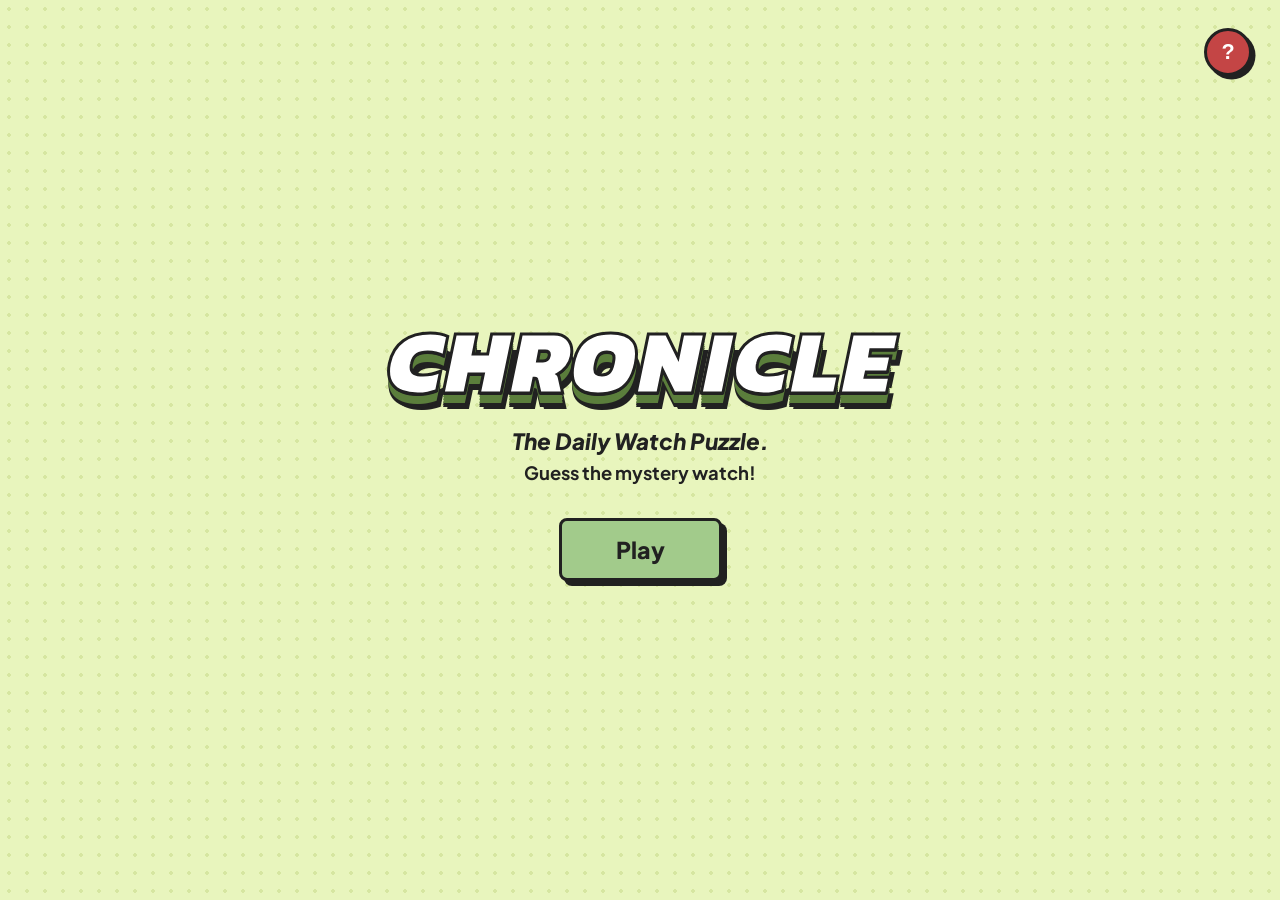
==== index.html @ 8c35e8df "redesign, added a landing page" ====
<!DOCTYPE html>
<html lang="en">
<head>
  <meta charset="UTF-8">
  <meta name="viewport" content="width=device-width, initial-scale=1.0">
  <title>Chronicle</title>
  <link rel="preconnect" href="https://fonts.googleapis.com">
  <link rel="preconnect" href="https://fonts.gstatic.com" crossorigin>
  <link href="https://fonts.googleapis.com/css2?family=Kanit:ital,wght@1,900&family=Plus+Jakarta+Sans:ital,wght@0,600;0,700;0,800;1,800&display=swap" rel="stylesheet">
  <link rel="stylesheet" href="style.css">
</head>
<body>

  <!-- Help button -->
  <button class="help-btn" id="openHelpBtn" aria-label="Help">?</button>

  <!-- Landing page -->
  <main class="landing-view">
    <div class="landing-content">
      <h1 class="logo-title">CHRONICLE</h1>
      <p class="tagline">The Daily Watch Puzzle.</p>
      <p class="sub-tagline">Guess the mystery watch!</p>
      <button class="play-btn" id="playBtn">Play</button>
    </div>
  </main>

  <!-- Help modal -->
  <div class="modal-overlay" id="helpModal">
    <div class="modal-card">
      <div class="modal-header">
        <h2 class="modal-title">How to Play</h2>
        <button class="modal-close" id="closeHelpBtn" aria-label="Close">×</button>
      </div>

      <p class="modal-text">Guess the daily mystery watch in <strong>7 tries</strong>.</p>
      <p class="modal-text">Each guess tests 7 attributes: Brand, Origin, Category, Movement, Size, Year, and Price.</p>

      <div class="legend-box">
        <div class="legend-row">
          <span class="chip chip-green"></span>
          <span><strong>Green:</strong> Exact match</span>
        </div>
        <div class="legend-row">
          <span class="chip chip-yellow"></span>
          <span><strong>Yellow:</strong> Close / Direction indicator</span>
        </div>
        <div class="legend-row">
          <span class="chip chip-grey"></span>
          <span><strong>Grey:</strong> No match</span>
        </div>
      </div>

      <button class="modal-ack-btn" id="ackHelpBtn">Got it</button>
    </div>
  </div>

  <script src="script.js"></script>
</body>
</html>
---- style.css ----
* {
  box-sizing: border-box;
  margin: 0;
  padding: 0;
}

body {
  background-color: #E8F5BD;
  background-image: radial-gradient(#d6e6a1 1.6px, transparent 1.6px);
  background-size: 18px 18px;
  color: #212121;
  font-family: 'Plus Jakarta Sans', sans-serif;
  min-height: 100vh;
  display: flex;
  justify-content: center;
  align-items: center;
  position: relative;
  padding: 24px;
}

/* Help button */
.help-btn {
  position: absolute;
  top: 28px;
  right: 28px;
  width: 48px;
  height: 48px;
  border-radius: 50%;
  background: #C44545;
  color: #ffffff;
  border: 3px solid #212121;
  box-shadow: 3.5px 3.5px 0px #212121;
  font-size: 1.35rem;
  font-weight: 800;
  cursor: pointer;
  display: flex;
  align-items: center;
  justify-content: center;
  transition: transform 0.08s ease, box-shadow 0.08s ease;
  user-select: none;
}

.help-btn:hover {
  background: #b53838;
}

.help-btn:active {
  transform: translate(2px, 2px);
  box-shadow: 1.5px 1.5px 0px #212121;
}

/* Landing layout */
.landing-view {
  width: 100%;
  display: flex;
  justify-content: center;
  align-items: center;
}

.landing-content {
  text-align: center;
  display: flex;
  flex-direction: column;
  align-items: center;
}

/* Logo */
.logo-title {
  font-family: 'Kanit', sans-serif;
  font-weight: 900;
  font-style: italic;
  font-size: 5.6rem;
  letter-spacing: 2px;
  color: #ffffff;
  -webkit-text-stroke: 3px #212121;
  text-shadow: 
    0px 2px 0px #212121,
    0px 4px 0px #5B7E3C,
    0px 7px 0px #5B7E3C,
    0px 10px 0px #5B7E3C,
    0px 12px 0px #212121,
    0px 14px 0px #212121,
    4px 16px 0px #212121;
  margin-bottom: 22px;
  user-select: none;
  line-height: 0.95;
}

.tagline {
  font-size: 1.4rem;
  font-weight: 800;
  font-style: italic;
  color: #212121;
  margin-bottom: 6px;
}

.sub-tagline {
  font-size: 1.15rem;
  font-weight: 700;
  color: #212121;
  margin-bottom: 34px;
}

/* Play button */
.play-btn {
  background: #A2CB8B;
  color: #212121;
  border: 3.5px solid #212121;
  box-shadow: 5px 5px 0px #212121;
  border-radius: 8px;
  padding: 14px 54px;
  font-size: 1.45rem;
  font-weight: 800;
  font-family: inherit;
  cursor: pointer;
  transition: transform 0.08s ease, box-shadow 0.08s ease;
  user-select: none;
}

.play-btn:hover {
  background: #94be7c;
}

.play-btn:active {
  transform: translate(3px, 3px);
  box-shadow: 2px 2px 0px #212121;
}

/* Modal */
.modal-overlay {
  position: fixed;
  inset: 0;
  background: rgba(33, 33, 33, 0.45);
  display: none;
  justify-content: center;
  align-items: center;
  padding: 16px;
  z-index: 50;
}

.modal-overlay.open {
  display: flex;
}

.modal-card {
  background: #ffffff;
  border: 3px solid #212121;
  box-shadow: 6px 6px 0px #212121;
  border-radius: 8px;
  padding: 24px;
  max-width: 400px;
  width: 100%;
  display: flex;
  flex-direction: column;
  gap: 14px;
}

.modal-header {
  display: flex;
  justify-content: space-between;
  align-items: center;
}

.modal-title {
  font-size: 1.35rem;
  font-weight: 800;
}

.modal-close {
  background: transparent;
  border: none;
  font-size: 1.6rem;
  line-height: 1;
  font-weight: 800;
  color: #212121;
  cursor: pointer;
}

.modal-text {
  font-size: 0.92rem;
  line-height: 1.45;
}

.legend-box {
  background: #F9FDF0;
  border: 2px solid #212121;
  border-radius: 6px;
  padding: 12px;
  display: flex;
  flex-direction: column;
  gap: 10px;
  font-size: 0.88rem;
}

.legend-row {
  display: flex;
  align-items: center;
  gap: 10px;
}

.chip {
  width: 16px;
  height: 16px;
  border-radius: 3px;
  border: 2px solid #212121;
  flex-shrink: 0;
}

.chip-green { background-color: #5B7E3C; }
.chip-yellow { background-color: #f59e0b; }
.chip-grey { background-color: #9ca3af; }

.modal-ack-btn {
  background: #A2CB8B;
  color: #212121;
  border: 2px solid #212121;
  box-shadow: 3px 3px 0px #212121;
  border-radius: 6px;
  padding: 10px;
  font-size: 1rem;
  font-weight: 800;
  font-family: inherit;
  cursor: pointer;
  margin-top: 4px;
}

.modal-ack-btn:active {
  transform: translate(2px, 2px);
  box-shadow: 1px 1px 0px #212121;
}

/* Mobile */
@media (max-width: 600px) {
  .logo-title {
    font-size: 3.6rem;
    -webkit-text-stroke: 2px #212121;
    text-shadow: 
      0px 2px 0px #212121,
      0px 4px 0px #5B7E3C,
      0px 6px 0px #5B7E3C,
      0px 8px 0px #212121,
      2px 10px 0px #212121;
  }
  .tagline {
    font-size: 1.2rem;
  }
  .sub-tagline {
    font-size: 1rem;
  }
  .play-btn {
    padding: 12px 42px;
    font-size: 1.25rem;
  }
  .help-btn {
    top: 18px;
    right: 18px;
    width: 40px;
    height: 40px;
    font-size: 1.15rem;
  }
}
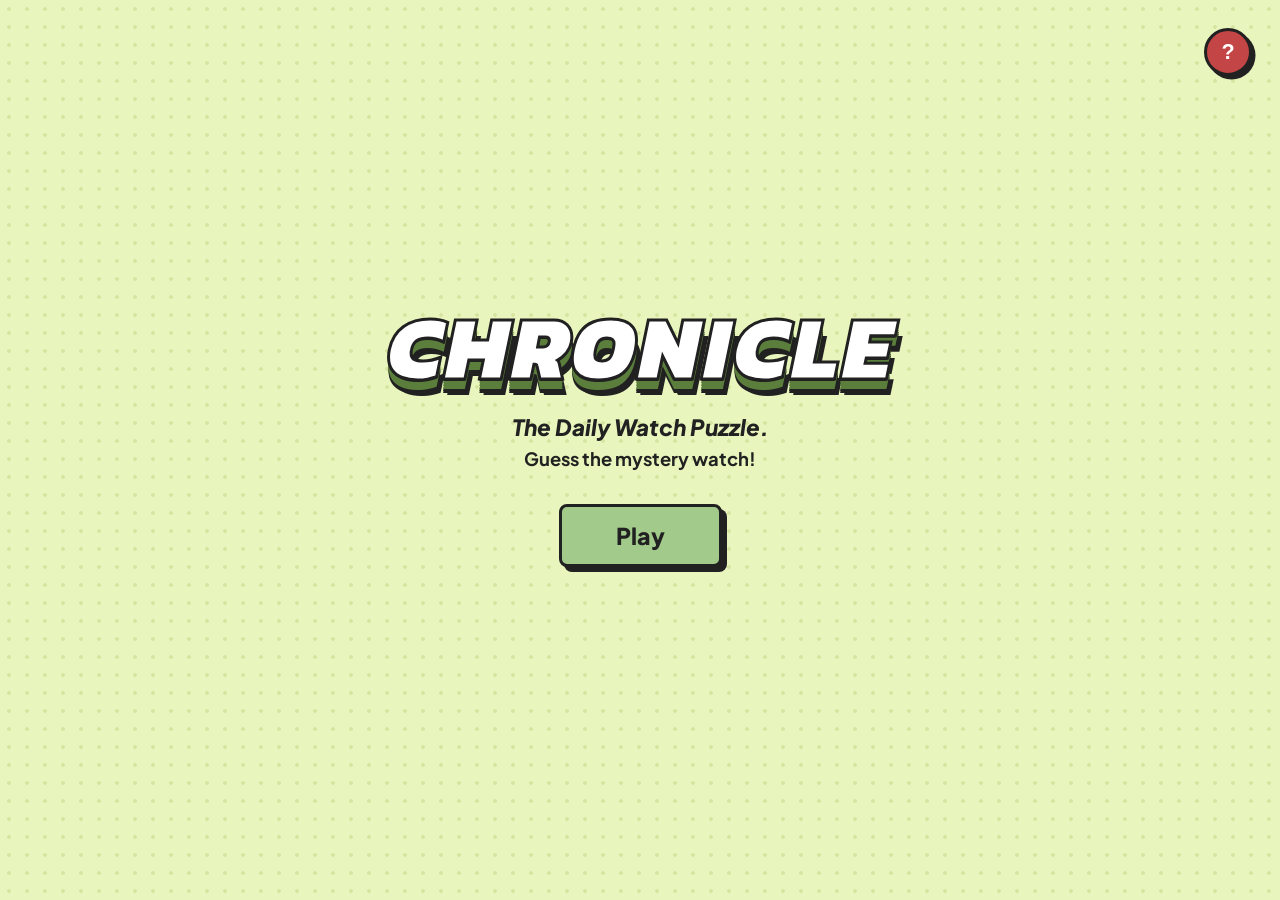
==== commit 021d48fb: "Add Resistance to the game mechanics" ====
--- a/index.html
+++ b/index.html
@@ -11,17 +11,67 @@
 </head>
 <body>
 
-  <!-- Help button -->
+  <!-- Landing page Help button -->
   <button class="help-btn" id="openHelpBtn" aria-label="Help">?</button>
 
   <!-- Landing page -->
-  <main class="landing-view">
+  <main class="landing-view" id="landingView">
     <div class="landing-content">
       <h1 class="logo-title">CHRONICLE</h1>
       <p class="tagline">The Daily Watch Puzzle.</p>
       <p class="sub-tagline">Guess the mystery watch!</p>
       <button class="play-btn" id="playBtn">Play</button>
     </div>
+  </main>
+
+  <!-- Game view -->
+  <main class="game-view" id="gameView" style="display: none;">
+    <!-- Game header -->
+    <header class="game-header">
+      <div class="header-left">
+        <button class="nav-logo-btn" id="navLogoBtn" title="Back to Home">
+          <span class="logo-mini">CHRONICLE</span>
+        </button>
+        <div class="header-divider"></div>
+        <span class="header-tag">Guess the Watch</span>
+      </div>
+
+      <div class="header-right">
+        <!-- Difficulty modes -->
+        <div class="mode-toggle">
+          <button class="mode-btn active" data-mode="easy">Easy</button>
+          <button class="mode-btn" data-mode="medium">Medium</button>
+          <button class="mode-btn" data-mode="hard">Hard</button>
+        </div>
+        <button class="help-btn in-game-help" id="inGameHelpBtn" aria-label="Help">?</button>
+      </div>
+    </header>
+
+    <!-- Search section -->
+    <section class="game-search-area">
+      <div class="search-input-wrapper">
+        <input type="text" id="searchInput" class="game-search-input" placeholder="Search watch" autocomplete="off">
+        <div class="autocomplete-dropdown" id="autocompleteDropdown" style="display: none;"></div>
+      </div>
+      <button class="silhouette-btn" id="silhouetteBtn">Silhouette</button>
+      <button class="guess-submit-btn" id="guessSubmitBtn">GUESS</button>
+    </section>
+
+    <!-- 7-Attribute grid -->
+    <section class="game-grid-container">
+      <div class="grid-headers">
+        <div class="col-header">Brand</div>
+        <div class="col-header">Category</div>
+        <div class="col-header">Movement</div>
+        <div class="col-header">Resistance</div>
+        <div class="col-header">Size</div>
+        <div class="col-header">Year</div>
+        <div class="col-header">Price (PHP)</div>
+      </div>
+
+      <!-- Dynamic rows container -->
+      <div class="grid-rows" id="gridRows"></div>
+    </section>
   </main>
 
   <!-- Help modal -->
@@ -32,8 +82,7 @@
         <button class="modal-close" id="closeHelpBtn" aria-label="Close">×</button>
       </div>
 
-      <p class="modal-text">Guess the daily mystery watch in <strong>7 tries</strong>.</p>
-      <p class="modal-text">Each guess tests 7 attributes: Brand, Origin, Category, Movement, Size, Year, and Price.</p>
+      <p class="modal-text">Guess the mystery watch by comparing 7 core attributes against the hidden watch.</p>
 
       <div class="legend-box">
         <div class="legend-row">
@@ -42,15 +91,74 @@
         </div>
         <div class="legend-row">
           <span class="chip chip-yellow"></span>
-          <span><strong>Yellow:</strong> Close / Direction indicator</span>
+          <span><strong>Yellow:</strong> Close (within margin) + Arrow indicator</span>
         </div>
         <div class="legend-row">
           <span class="chip chip-grey"></span>
-          <span><strong>Grey:</strong> No match</span>
+          <span><strong>Grey:</strong> Far / No match</span>
         </div>
       </div>
 
+      <p class="modal-text"><strong>Hard mode</strong> disables yellow highlights and directional clues!</p>
+
       <button class="modal-ack-btn" id="ackHelpBtn">Got it</button>
+    </div>
+  </div>
+
+  <!-- Silhouette modal -->
+  <div class="modal-overlay" id="silhouetteModal">
+    <div class="modal-card silhouette-card">
+      <div class="modal-header silhouette-header">
+        <h2 class="modal-title">Watch Silhouette</h2>
+      </div>
+
+      <div class="silhouette-display" id="silhouetteDisplay">
+        <img id="silhouetteImage" src="" alt="Watch Silhouette" class="silhouette-img">
+      </div>
+
+      <button class="modal-ack-btn" id="ackSilhouetteBtn">Close</button>
+    </div>
+  </div>
+
+  <!-- End Game Result Modal -->
+  <div class="modal-overlay" id="resultModal">
+    <div class="modal-card result-card">
+      <div class="modal-header result-header">
+        <h2 class="modal-title" id="resultTitle">Victory!</h2>
+      </div>
+
+      <p class="modal-text" id="resultSubtitle">You revealed the secret timepiece!</p>
+
+      <div class="reveal-card" id="revealCard">
+        <div class="reveal-image-wrapper">
+          <img id="revealWatchImg" src="" alt="Mystery Watch" class="reveal-watch-img">
+        </div>
+        <div class="reveal-info">
+          <span class="reveal-brand" id="revealBrand">ROLEX</span>
+          <h3 class="reveal-model" id="revealModel">Submariner Date</h3>
+          <p class="reveal-nickname" id="revealNickname">"Kermit"</p>
+          <div class="reveal-specs-grid">
+            <div class="spec-item">
+              <span class="spec-label">Ref</span>
+              <span class="spec-val" id="revealRef">126610LV</span>
+            </div>
+            <div class="spec-item">
+              <span class="spec-label">Year</span>
+              <span class="spec-val" id="revealYear">2020</span>
+            </div>
+            <div class="spec-item">
+              <span class="spec-label">Size</span>
+              <span class="spec-val" id="revealSize">41.0mm</span>
+            </div>
+            <div class="spec-item">
+              <span class="spec-label">Price</span>
+              <span class="spec-val" id="revealPrice">₱620,000</span>
+            </div>
+          </div>
+        </div>
+      </div>
+
+      <button class="play-again-btn" id="playAgainBtn">Play Again</button>
     </div>
   </div>
 
--- a/style.css
+++ b/style.css
@@ -13,9 +13,9 @@
   min-height: 100vh;
   display: flex;
   justify-content: center;
-  align-items: center;
+  align-items: flex-start;
   position: relative;
-  padding: 24px;
+  padding: 32px 24px 60px;
 }
 
 /* Help button */
@@ -38,6 +38,7 @@
   justify-content: center;
   transition: transform 0.08s ease, box-shadow 0.08s ease;
   user-select: none;
+  z-index: 10;
 }
 
 .help-btn:hover {
@@ -52,6 +53,7 @@
 /* Landing layout */
 .landing-view {
   width: 100%;
+  min-height: calc(100vh - 92px);
   display: flex;
   justify-content: center;
   align-items: center;
@@ -126,16 +128,16 @@
   box-shadow: 2px 2px 0px #212121;
 }
 
-/* Modal */
+/* Modals */
 .modal-overlay {
   position: fixed;
   inset: 0;
-  background: rgba(33, 33, 33, 0.45);
+  background: rgba(33, 33, 33, 0.55);
   display: none;
   justify-content: center;
   align-items: center;
   padding: 16px;
-  z-index: 50;
+  z-index: 60;
 }
 
 .modal-overlay.open {
@@ -148,7 +150,7 @@
   box-shadow: 6px 6px 0px #212121;
   border-radius: 8px;
   padding: 24px;
-  max-width: 400px;
+  max-width: 420px;
   width: 100%;
   display: flex;
   flex-direction: column;
@@ -229,8 +231,507 @@
   box-shadow: 1px 1px 0px #212121;
 }
 
-/* Mobile */
-@media (max-width: 600px) {
+/* Silhouette modal */
+.silhouette-card {
+  max-width: 320px;
+  align-items: center;
+}
+
+.silhouette-header {
+  justify-content: center;
+  width: 100%;
+}
+
+.silhouette-display {
+  width: 100%;
+  height: 220px;
+  background: #F9FDF0;
+  border: 2.5px solid #212121;
+  border-radius: 6px;
+  display: flex;
+  align-items: center;
+  justify-content: center;
+  padding: 12px;
+  overflow: hidden;
+}
+
+.silhouette-img {
+  max-width: 100%;
+  max-height: 190px;
+  object-fit: contain;
+  filter: brightness(0) contrast(200%);
+  user-select: none;
+}
+
+/* End Game Card */
+.result-card {
+  max-width: 380px;
+  text-align: center;
+}
+
+.result-header {
+  justify-content: center;
+}
+
+.reveal-card {
+  background: #F9FDF0;
+  border: 2.5px solid #212121;
+  border-radius: 8px;
+  overflow: hidden;
+  display: flex;
+  flex-direction: column;
+}
+
+.reveal-image-wrapper {
+  width: 100%;
+  height: 180px;
+  background: #ffffff;
+  border-bottom: 2px solid #212121;
+  display: flex;
+  align-items: center;
+  justify-content: center;
+  padding: 8px;
+}
+
+.reveal-watch-img {
+  max-width: 100%;
+  max-height: 100%;
+  object-fit: contain;
+}
+
+.reveal-info {
+  padding: 14px;
+  display: flex;
+  flex-direction: column;
+  gap: 4px;
+}
+
+.reveal-brand {
+  font-size: 0.75rem;
+  font-weight: 800;
+  color: #5B7E3C;
+  letter-spacing: 1px;
+  text-transform: uppercase;
+}
+
+.reveal-model {
+  font-size: 1.15rem;
+  font-weight: 800;
+  color: #212121;
+}
+
+.reveal-nickname {
+  font-size: 0.85rem;
+  font-weight: 700;
+  font-style: italic;
+  color: #6b7280;
+  margin-bottom: 8px;
+}
+
+.reveal-specs-grid {
+  display: grid;
+  grid-template-columns: repeat(2, 1fr);
+  gap: 8px;
+  border-top: 1.5px solid #e5e7eb;
+  padding-top: 10px;
+}
+
+.spec-item {
+  display: flex;
+  flex-direction: column;
+  text-align: left;
+  background: #ffffff;
+  border: 1.5px solid #212121;
+  border-radius: 4px;
+  padding: 4px 8px;
+}
+
+.spec-label {
+  font-size: 0.65rem;
+  font-weight: 700;
+  color: #6b7280;
+  text-transform: uppercase;
+}
+
+.spec-val {
+  font-size: 0.82rem;
+  font-weight: 800;
+  color: #212121;
+}
+
+.play-again-btn {
+  background: #A2CB8B;
+  color: #212121;
+  border: 3px solid #212121;
+  box-shadow: 4px 4px 0px #212121;
+  border-radius: 6px;
+  padding: 12px;
+  font-size: 1.15rem;
+  font-weight: 800;
+  font-family: inherit;
+  cursor: pointer;
+  margin-top: 6px;
+}
+
+.play-again-btn:active {
+  transform: translate(2px, 2px);
+  box-shadow: 1.5px 1.5px 0px #212121;
+}
+
+/* Toast message */
+.toast-msg {
+  position: fixed;
+  bottom: 24px;
+  background: #212121;
+  color: #ffffff;
+  font-size: 0.9rem;
+  font-weight: 700;
+  padding: 10px 18px;
+  border-radius: 6px;
+  box-shadow: 4px 4px 0px rgba(0, 0, 0, 0.2);
+  z-index: 100;
+  animation: fadeInOut 2.2s forwards;
+}
+
+@keyframes fadeInOut {
+  0% { opacity: 0; transform: translateY(10px); }
+  15% { opacity: 1; transform: translateY(0); }
+  85% { opacity: 1; transform: translateY(0); }
+  100% { opacity: 0; transform: translateY(-10px); }
+}
+
+/* Game view */
+.game-view {
+  width: 100%;
+  max-width: 900px;
+  display: flex;
+  flex-direction: column;
+  align-items: center;
+  gap: 20px;
+}
+
+.game-header {
+  width: 100%;
+  display: flex;
+  align-items: center;
+  justify-content: space-between;
+  padding-bottom: 14px;
+  border-bottom: 3px solid #212121;
+}
+
+.header-left {
+  display: flex;
+  align-items: center;
+  gap: 12px;
+}
+
+.nav-logo-btn {
+  background: transparent;
+  border: none;
+  cursor: pointer;
+  padding: 0;
+  display: flex;
+  align-items: center;
+}
+
+.logo-mini {
+  font-family: 'Kanit', sans-serif;
+  font-weight: 900;
+  font-style: italic;
+  font-size: 2.2rem;
+  letter-spacing: 1px;
+  color: #ffffff;
+  -webkit-text-stroke: 1.5px #212121;
+  text-shadow: 
+    0px 1px 0px #212121,
+    0px 3px 0px #5B7E3C,
+    0px 5px 0px #212121;
+  user-select: none;
+  line-height: 1;
+}
+
+.header-divider {
+  width: 2px;
+  height: 24px;
+  background-color: #212121;
+}
+
+.header-tag {
+  font-size: 0.95rem;
+  font-weight: 800;
+  font-style: italic;
+  color: #212121;
+}
+
+.header-right {
+  display: flex;
+  align-items: center;
+  gap: 12px;
+}
+
+/* Difficulty toggle */
+.mode-toggle {
+  display: flex;
+  background: #ffffff;
+  border: 2px solid #212121;
+  box-shadow: 3px 3px 0px #212121;
+  border-radius: 6px;
+  padding: 3px;
+  gap: 3px;
+}
+
+.mode-btn {
+  border: none;
+  background: transparent;
+  padding: 6px 12px;
+  font-size: 0.85rem;
+  font-weight: 800;
+  color: #212121;
+  cursor: pointer;
+  border-radius: 4px;
+  font-family: inherit;
+  transition: background 0.1s ease;
+}
+
+.mode-btn.active {
+  background: #A2CB8B;
+  border: 1.5px solid #212121;
+}
+
+.help-btn.in-game-help {
+  position: static;
+  width: 38px;
+  height: 38px;
+  font-size: 1.15rem;
+}
+
+/* Search area */
+.game-search-area {
+  display: flex;
+  align-items: center;
+  justify-content: center;
+  gap: 10px;
+}
+
+.search-input-wrapper {
+  position: relative;
+  width: 380px;
+}
+
+.game-search-input {
+  width: 100%;
+  background: #ffffff;
+  border: 3px solid #212121;
+  box-shadow: 3.5px 3.5px 0px #212121;
+  border-radius: 6px;
+  padding: 12px 14px;
+  font-size: 1rem;
+  font-weight: 700;
+  font-family: inherit;
+  color: #212121;
+  outline: none;
+}
+
+.autocomplete-dropdown {
+  position: absolute;
+  top: calc(100% + 6px);
+  left: 0;
+  width: 100%;
+  background: #ffffff;
+  border: 3px solid #212121;
+  box-shadow: 4px 4px 0px #212121;
+  border-radius: 6px;
+  max-height: 220px;
+  overflow-y: auto;
+  z-index: 40;
+}
+
+.autocomplete-item {
+  padding: 10px 14px;
+  cursor: pointer;
+  border-bottom: 1.5px solid #e5e7eb;
+  display: flex;
+  justify-content: space-between;
+  align-items: center;
+  font-size: 0.92rem;
+  font-weight: 700;
+  color: #212121;
+  transition: background 0.1s ease;
+}
+
+.autocomplete-item:last-child {
+  border-bottom: none;
+}
+
+.autocomplete-item.selected,
+.autocomplete-item:hover {
+  background: #E8F5BD;
+}
+
+.autocomplete-item .item-sub {
+  font-size: 0.8rem;
+  font-weight: 600;
+  color: #6b7280;
+}
+
+.silhouette-btn {
+  background: #ffffff;
+  color: #212121;
+  border: 3px solid #212121;
+  box-shadow: 3.5px 3.5px 0px #212121;
+  border-radius: 6px;
+  padding: 0 16px;
+  height: 48px;
+  font-size: 0.95rem;
+  font-weight: 800;
+  font-family: inherit;
+  cursor: pointer;
+  white-space: nowrap;
+  user-select: none;
+  transition: transform 0.08s ease, box-shadow 0.08s ease;
+}
+
+.silhouette-btn:hover {
+  background: #f4f4f4;
+}
+
+.silhouette-btn:active {
+  transform: translate(2px, 2px);
+  box-shadow: 1.5px 1.5px 0px #212121;
+}
+
+.silhouette-btn.locked {
+  background: #e2e8f0;
+  color: #64748b;
+  cursor: not-allowed;
+}
+
+/* Instant removal in Hard Mode without animations or shifts */
+.silhouette-btn.hidden {
+  display: none;
+}
+
+.guess-submit-btn {
+  background: #A2CB8B;
+  color: #212121;
+  border: 3px solid #212121;
+  box-shadow: 3.5px 3.5px 0px #212121;
+  border-radius: 6px;
+  padding: 0 24px;
+  height: 48px;
+  font-size: 1rem;
+  font-weight: 800;
+  font-family: inherit;
+  cursor: pointer;
+  transition: transform 0.08s ease, box-shadow 0.08s ease;
+}
+
+.guess-submit-btn:active {
+  transform: translate(2px, 2px);
+  box-shadow: 1.5px 1.5px 0px #212121;
+}
+
+/* Grid layout */
+.game-grid-container {
+  width: 100%;
+  display: flex;
+  flex-direction: column;
+  gap: 8px;
+}
+
+.grid-headers {
+  display: grid;
+  grid-template-columns: repeat(7, 1fr);
+  gap: 8px;
+}
+
+.col-header {
+  text-align: center;
+  font-size: 0.75rem;
+  font-weight: 800;
+  color: #212121;
+  text-transform: uppercase;
+}
+
+.grid-rows {
+  display: flex;
+  flex-direction: column;
+  gap: 8px;
+}
+
+.guess-row {
+  display: grid;
+  grid-template-columns: repeat(7, 1fr);
+  gap: 8px;
+  min-height: 54px;
+}
+
+.guess-row.empty-row {
+  background: rgba(255, 255, 255, 0.35);
+  border: 2px dashed #5B7E3C;
+  border-radius: 6px;
+  display: flex;
+  align-items: center;
+  justify-content: center;
+  font-weight: 800;
+  color: #5B7E3C;
+  font-size: 0.95rem;
+}
+
+/* Guess Tiles */
+.guess-tile {
+  background: #ffffff;
+  border: 2.5px solid #212121;
+  box-shadow: 2px 2px 0px #212121;
+  border-radius: 6px;
+  display: flex;
+  flex-direction: column;
+  align-items: center;
+  justify-content: center;
+  padding: 6px 4px;
+  text-align: center;
+  font-size: 0.78rem;
+  font-weight: 800;
+  color: #212121;
+  overflow: hidden;
+  word-break: break-word;
+  animation: flipTile 0.4s ease forwards;
+}
+
+@keyframes flipTile {
+  0% { transform: rotateX(-90deg); opacity: 0; }
+  100% { transform: rotateX(0deg); opacity: 1; }
+}
+
+.guess-tile.match-green {
+  background-color: #5B7E3C;
+  color: #ffffff;
+}
+
+.guess-tile.match-yellow {
+  background-color: #f59e0b;
+  color: #ffffff;
+}
+
+.guess-tile.match-grey {
+  background-color: #9ca3af;
+  color: #ffffff;
+}
+
+.tile-arrow {
+  font-size: 0.9rem;
+  line-height: 1;
+  margin-top: 2px;
+}
+
+/* Mobile responsive */
+@media (max-width: 650px) {
+  body {
+    padding: 16px 12px 40px;
+  }
+  .landing-view {
+    min-height: calc(100vh - 56px);
+  }
   .logo-title {
     font-size: 3.6rem;
     -webkit-text-stroke: 2px #212121;
@@ -241,21 +742,15 @@
       0px 8px 0px #212121,
       2px 10px 0px #212121;
   }
-  .tagline {
-    font-size: 1.2rem;
-  }
-  .sub-tagline {
-    font-size: 1rem;
-  }
-  .play-btn {
-    padding: 12px 42px;
-    font-size: 1.25rem;
-  }
-  .help-btn {
-    top: 18px;
-    right: 18px;
-    width: 40px;
-    height: 40px;
-    font-size: 1.15rem;
-  }
+  .tagline { font-size: 1.2rem; }
+  .sub-tagline { font-size: 1rem; }
+  .play-btn { padding: 12px 42px; font-size: 1.25rem; }
+  .help-btn { top: 18px; right: 18px; width: 40px; height: 40px; font-size: 1.15rem; }
+
+  .logo-mini { font-size: 1.8rem; }
+  .header-tag, .header-divider { display: none; }
+  .mode-btn { padding: 4px 8px; font-size: 0.75rem; }
+  .search-input-wrapper { width: 100%; max-width: 220px; }
+  .guess-tile { font-size: 0.65rem; padding: 4px 2px; }
+  .col-header { font-size: 0.65rem; }
 }
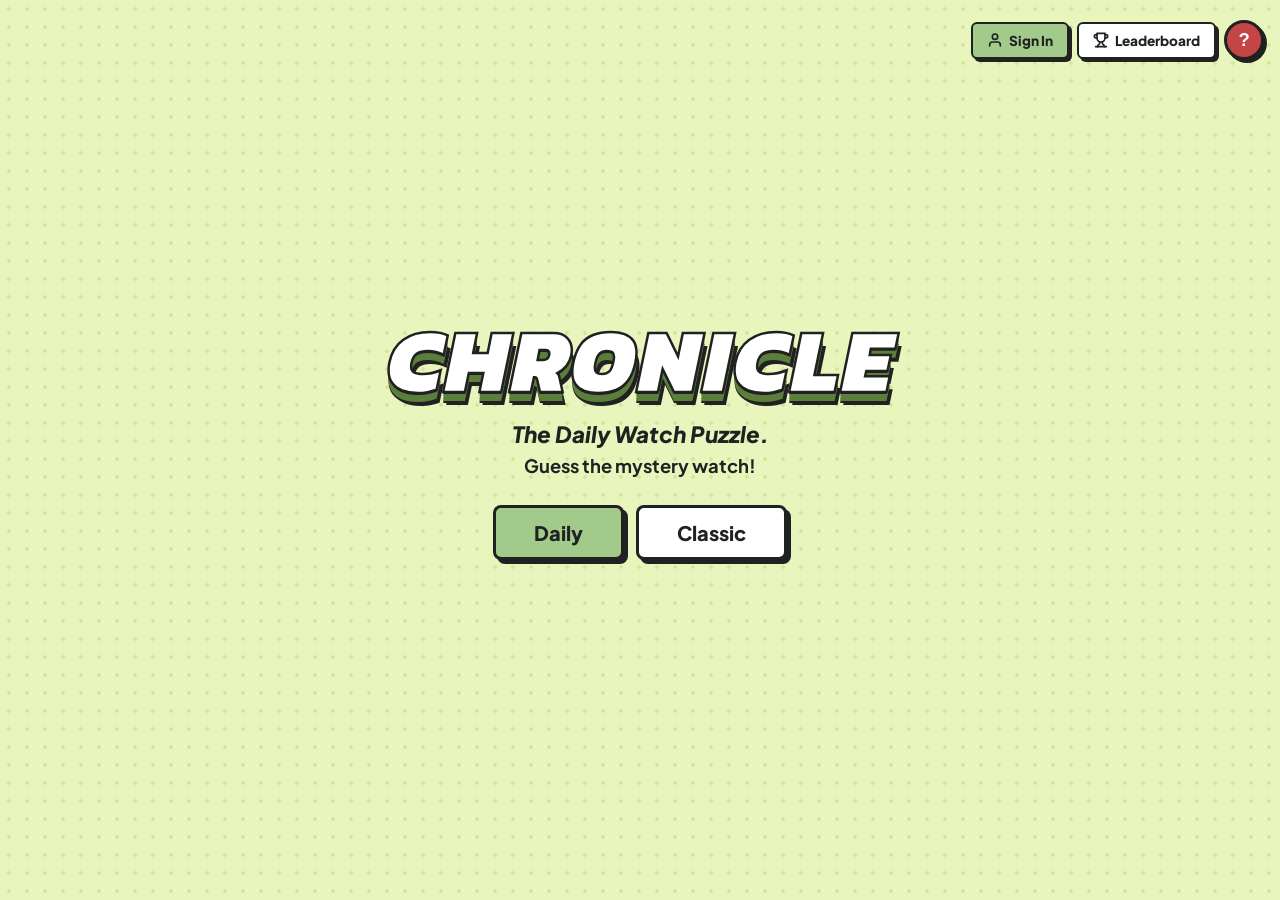
==== commit 545e6128: "Integrate Chronicle with shared Watch API, login page, daily/classic modes, and leaderboard" ====
--- a/index.html
+++ b/index.html
@@ -11,16 +11,33 @@
 </head>
 <body>
 
-  <!-- Landing page Help button -->
-  <button class="help-btn" id="openHelpBtn" aria-label="Help">?</button>
+  <!-- Landing top utility bar -->
+  <div class="top-utility-bar" id="landingUtilityBar">
+    <a href="login.html" class="pill-btn nav-link-btn" id="landingAuthBtn">
+      <svg class="ui-icon" viewBox="0 0 24 24" fill="none" stroke="currentColor" stroke-width="2.5" stroke-linecap="round" stroke-linejoin="round"><path d="M20 21v-2a4 4 0 0 0-4-4H8a4 4 0 0 0-4 4v2"/><circle cx="12" cy="7" r="4"/></svg>
+      <span id="landingAuthLabel">Sign In</span>
+    </a>
+    <button class="pill-btn secondary" id="landingLeaderboardBtn">
+      <svg class="ui-icon" viewBox="0 0 24 24" fill="none" stroke="currentColor" stroke-width="2.5" stroke-linecap="round" stroke-linejoin="round"><path d="M6 9H4.5a2.5 2.5 0 0 1 0-5H6"/><path d="M18 9h1.5a2.5 2.5 0 0 0 0-5H18"/><path d="M4 22h16"/><path d="M10 14.66V17c0 .55-.47.98-.97 1.21C7.85 18.75 7 20.24 7 22"/><path d="M14 14.66V17c0 .55.47.98.97 1.21C16.15 18.75 17 20.24 17 22"/><path d="M18 2H6v7a6 6 0 0 0 12 0V2Z"/></svg>
+      <span>Leaderboard</span>
+    </button>
+    <button class="pill-btn secondary" id="landingStatsBtn" style="display: none;">
+      <svg class="ui-icon" viewBox="0 0 24 24" fill="none" stroke="currentColor" stroke-width="2.5" stroke-linecap="round" stroke-linejoin="round"><line x1="18" y1="20" x2="18" y2="10"/><line x1="12" y1="20" x2="12" y2="4"/><line x1="6" y1="20" x2="6" y2="14"/></svg>
+      <span>Statistics</span>
+    </button>
+    <button class="help-btn" id="openHelpBtn" aria-label="Help">?</button>
+  </div>
 
   <!-- Landing page -->
   <main class="landing-view" id="landingView">
     <div class="landing-content">
       <h1 class="logo-title">CHRONICLE</h1>
       <p class="tagline">The Daily Watch Puzzle.</p>
-      <p class="sub-tagline">Guess the mystery watch!</p>
-      <button class="play-btn" id="playBtn">Play</button>
+      <p class="sub-tagline" id="landingUserGreeting">Guess the mystery watch!</p>
+      <div class="landing-cta-group">
+        <button class="play-btn" id="playDailyBtn">Daily</button>
+        <button class="play-btn classic-cta" id="playClassicBtn">Classic</button>
+      </div>
     </div>
   </main>
 
@@ -32,8 +49,6 @@
         <button class="nav-logo-btn" id="navLogoBtn" title="Back to Home">
           <span class="logo-mini">CHRONICLE</span>
         </button>
-        <div class="header-divider"></div>
-        <span class="header-tag">Guess the Watch</span>
       </div>
 
       <div class="header-right">
@@ -43,12 +58,34 @@
           <button class="mode-btn" data-mode="medium">Medium</button>
           <button class="mode-btn" data-mode="hard">Hard</button>
         </div>
+
+        <button class="icon-nav-btn" id="inGameLeaderboardBtn" title="Leaderboard" aria-label="Leaderboard">
+          <svg class="ui-icon" viewBox="0 0 24 24" fill="none" stroke="currentColor" stroke-width="2.5" stroke-linecap="round" stroke-linejoin="round"><path d="M6 9H4.5a2.5 2.5 0 0 1 0-5H6"/><path d="M18 9h1.5a2.5 2.5 0 0 0 0-5H18"/><path d="M4 22h16"/><path d="M10 14.66V17c0 .55-.47.98-.97 1.21C7.85 18.75 7 20.24 7 22"/><path d="M14 14.66V17c0 .55.47.98.97 1.21C16.15 18.75 17 20.24 17 22"/><path d="M18 2H6v7a6 6 0 0 0 12 0V2Z"/></svg>
+          <span class="btn-label">Leaderboard</span>
+        </button>
+
+        <button class="icon-nav-btn" id="inGameStatsBtn" title="Statistics" aria-label="Statistics">
+          <svg class="ui-icon" viewBox="0 0 24 24" fill="none" stroke="currentColor" stroke-width="2.5" stroke-linecap="round" stroke-linejoin="round"><line x1="18" y1="20" x2="18" y2="10"/><line x1="12" y1="20" x2="12" y2="4"/><line x1="6" y1="20" x2="6" y2="14"/></svg>
+          <span class="btn-label">Statistics</span>
+        </button>
+
+        <a href="login.html" class="icon-nav-btn auth-chip nav-link-btn" id="inGameAuthBtn" title="Account">
+          <svg class="ui-icon" viewBox="0 0 24 24" fill="none" stroke="currentColor" stroke-width="2.5" stroke-linecap="round" stroke-linejoin="round"><path d="M20 21v-2a4 4 0 0 0-4-4H8a4 4 0 0 0-4 4v2"/><circle cx="12" cy="7" r="4"/></svg>
+          <span class="btn-label" id="inGameAuthLabel">Guest</span>
+        </a>
+
         <button class="help-btn in-game-help" id="inGameHelpBtn" aria-label="Help">?</button>
       </div>
     </header>
 
     <!-- Search section -->
     <section class="game-search-area">
+      <!-- Daily vs Classic toggle -->
+      <div class="game-type-toggle">
+        <button class="type-btn active" data-gametype="daily">Daily</button>
+        <button class="type-btn" data-gametype="classic">Classic</button>
+      </div>
+
       <div class="search-input-wrapper">
         <input type="text" id="searchInput" class="game-search-input" placeholder="Search watch" autocomplete="off">
         <div class="autocomplete-dropdown" id="autocompleteDropdown" style="display: none;"></div>
@@ -74,7 +111,55 @@
     </section>
   </main>
 
-  <!-- Help modal -->
+  <!-- Leaderboard Modal -->
+  <div class="modal-overlay" id="leaderboardModal">
+    <div class="modal-card wide-modal">
+      <div class="modal-header">
+        <h2 class="modal-title">Leaderboard</h2>
+        <button class="modal-close" id="closeLeaderboardBtn" aria-label="Close">×</button>
+      </div>
+
+      <div class="mode-toggle full-width-toggle" id="lbScopeToggle">
+        <button class="mode-btn active" data-scope="all">All-Time</button>
+        <button class="mode-btn" data-scope="today">Daily</button>
+      </div>
+
+      <div class="leaderboard-list" id="leaderboardList"></div>
+    </div>
+  </div>
+
+  <!-- Statistics & Match History Modal -->
+  <div class="modal-overlay" id="statsModal">
+    <div class="modal-card wide-modal">
+      <div class="modal-header">
+        <h2 class="modal-title">Statistics</h2>
+        <button class="modal-close" id="closeStatsBtn" aria-label="Close">×</button>
+      </div>
+
+      <div class="stats-summary-grid">
+        <div class="stat-box">
+          <span class="spec-label">Points</span>
+          <span class="stat-num" id="statTotalPoints">0</span>
+        </div>
+        <div class="stat-box">
+          <span class="spec-label">Win %</span>
+          <span class="stat-num" id="statWinRate">0%</span>
+        </div>
+        <div class="stat-box">
+          <span class="spec-label">Streak</span>
+          <span class="stat-num" id="statCurrentStreak">0</span>
+        </div>
+        <div class="stat-box">
+          <span class="spec-label">Best</span>
+          <span class="stat-num" id="statBestStreak">0</span>
+        </div>
+      </div>
+
+      <div class="history-list" id="historyList"></div>
+    </div>
+  </div>
+
+ <!-- Help modal (Paged: Basics / Modes / Scoring) -->
   <div class="modal-overlay" id="helpModal">
     <div class="modal-card">
       <div class="modal-header">
@@ -82,24 +167,108 @@
         <button class="modal-close" id="closeHelpBtn" aria-label="Close">×</button>
       </div>
 
-      <p class="modal-text">Guess the mystery watch by comparing 7 core attributes against the hidden watch.</p>
-
-      <div class="legend-box">
-        <div class="legend-row">
-          <span class="chip chip-green"></span>
-          <span><strong>Green:</strong> Exact match</span>
-        </div>
-        <div class="legend-row">
-          <span class="chip chip-yellow"></span>
-          <span><strong>Yellow:</strong> Close (within margin) + Arrow indicator</span>
-        </div>
-        <div class="legend-row">
-          <span class="chip chip-grey"></span>
-          <span><strong>Grey:</strong> Far / No match</span>
-        </div>
-      </div>
-
-      <p class="modal-text"><strong>Hard mode</strong> disables yellow highlights and directional clues!</p>
+      <div class="mode-toggle help-tabs" id="helpTabs">
+        <button type="button" class="mode-btn active" data-helppage="basics">Basics</button>
+        <button type="button" class="mode-btn" data-helppage="modes">Modes</button>
+        <button type="button" class="mode-btn" data-helppage="scoring">Scoring</button>
+      </div>
+
+      <!-- Page 1: Basics -->
+      <div class="help-page active" data-helppage="basics">
+        <p class="modal-text">Pick a watch to check 7 details against the hidden watch.</p>
+        <div class="legend-box">
+          <div class="legend-row">
+            <span class="chip chip-green"></span>
+            <span><strong>Green:</strong> Exact match</span>
+          </div>
+          <div class="legend-row">
+            <span class="chip chip-yellow"></span>
+            <span><strong>Yellow:</strong> Close value</span>
+          </div>
+          <div class="legend-row">
+            <span class="chip chip-grey"></span>
+            <span><strong>Grey:</strong> No match</span>
+          </div>
+        </div>
+        <div class="rule-card">
+          <div class="rule-card-head">
+            <span>Arrows</span>
+            <span class="rule-tag">↑ / ↓</span>
+          </div>
+          <p class="rule-card-desc">Arrows show if the hidden watch is higher or lower.</p>
+        </div>
+      </div>
+
+      <!-- Page 2: Modes -->
+      <div class="help-page" data-helppage="modes">
+        <div class="rule-card">
+          <div class="rule-card-head">
+            <span>Daily</span>
+            <span class="rule-tag accent">1 / Day</span>
+          </div>
+          <p class="rule-card-desc">One shared watch per day. Resets at midnight.</p>
+        </div>
+        <div class="rule-card">
+          <div class="rule-card-head">
+            <span>Classic</span>
+            <span class="rule-tag">Unlimited</span>
+          </div>
+          <p class="rule-card-desc">Play random watches anytime.</p>
+        </div>
+        <div class="rule-card">
+          <div class="rule-card-head">
+            <span>Easy</span>
+            <span class="rule-tag">10 Tries</span>
+          </div>
+          <p class="rule-card-desc">Wide clues, arrows, and free silhouette.</p>
+        </div>
+        <div class="rule-card">
+          <div class="rule-card-head">
+            <span>Medium</span>
+            <span class="rule-tag">8 Tries</span>
+          </div>
+          <p class="rule-card-desc">Tighter clues. Silhouette unlocks after 2 misses.</p>
+        </div>
+        <div class="rule-card">
+          <div class="rule-card-head">
+            <span>Hard</span>
+            <span class="rule-tag">6 Tries</span>
+          </div>
+          <p class="rule-card-desc">Exact matches only. No yellow, arrows, or silhouette.</p>
+        </div>
+      </div>
+
+      <!-- Page 3: Scoring -->
+      <div class="help-page" data-helppage="scoring">
+        <div class="rule-card">
+          <div class="rule-card-head">
+            <span>Win Points</span>
+            <span class="rule-tag">50 / 80 / 120</span>
+          </div>
+          <p class="rule-card-desc">Easy gives 50 pts, Medium 80 pts, and Hard 120 pts.</p>
+        </div>
+        <div class="rule-card">
+          <div class="rule-card-head">
+            <span>Unused Tries</span>
+            <span class="rule-tag">+5 / +8 / +12</span>
+          </div>
+          <p class="rule-card-desc">Earn extra points for every try left over.</p>
+        </div>
+        <div class="rule-card">
+          <div class="rule-card-head">
+            <span>Daily Bonus</span>
+            <span class="rule-tag accent">+25 PTS</span>
+          </div>
+          <p class="rule-card-desc">Added when you solve the Daily watch.</p>
+        </div>
+        <div class="rule-card">
+          <div class="rule-card-head">
+            <span>Win Streak</span>
+            <span class="rule-tag accent">Up to +50 PTS</span>
+          </div>
+          <p class="rule-card-desc">Win games in a row for +5 pts per streak level.</p>
+        </div>
+      </div>
 
       <button class="modal-ack-btn" id="ackHelpBtn">Got it</button>
     </div>
@@ -128,6 +297,7 @@
       </div>
 
       <p class="modal-text" id="resultSubtitle">You revealed the secret timepiece!</p>
+      <div class="earned-pts-badge" id="earnedPtsBadge">+0 PTS</div>
 
       <div class="reveal-card" id="revealCard">
         <div class="reveal-image-wrapper">
@@ -158,7 +328,7 @@
         </div>
       </div>
 
-      <button class="play-again-btn" id="playAgainBtn">Play Again</button>
+      <button class="play-again-btn" id="playAgainBtn">Play Classic</button>
     </div>
   </div>
 
--- a/style.css
+++ b/style.css
@@ -15,22 +15,79 @@
   justify-content: center;
   align-items: flex-start;
   position: relative;
-  padding: 32px 24px 60px;
+  padding: 24px 12px 40px;
+}
+
+/* Shared SVG Icon Sizing */
+.ui-icon {
+  width: 16px;
+  height: 16px;
+  flex-shrink: 0;
+  display: block;
+}
+
+.nav-link-btn {
+  text-decoration: none;
+  display: inline-flex;
+  align-items: center;
+  justify-content: center;
+  gap: 6px;
+}
+
+/* Landing top utility bar */
+.top-utility-bar {
+  position: absolute;
+  top: 20px;
+  right: 16px;
+  display: flex;
+  align-items: center;
+  gap: 8px;
+  z-index: 15;
+}
+
+.top-utility-bar.left-aligned {
+  right: auto;
+  left: 16px;
+}
+
+.pill-btn {
+  background: #A2CB8B;
+  color: #212121;
+  border: 2.5px solid #212121;
+  box-shadow: 3px 3px 0px #212121;
+  border-radius: 6px;
+  padding: 8px 14px;
+  font-size: 0.85rem;
+  font-weight: 800;
+  font-family: inherit;
+  cursor: pointer;
+  display: inline-flex;
+  align-items: center;
+  justify-content: center;
+  gap: 6px;
+  transition: transform 0.08s ease, box-shadow 0.08s ease;
+  user-select: none;
+}
+
+.pill-btn.secondary {
+  background: #ffffff;
+}
+
+.pill-btn:active {
+  transform: translate(2px, 2px);
+  box-shadow: 1px 1px 0px #212121;
 }
 
 /* Help button */
 .help-btn {
-  position: absolute;
-  top: 28px;
-  right: 28px;
-  width: 48px;
-  height: 48px;
+  width: 40px;
+  height: 40px;
   border-radius: 50%;
   background: #C44545;
   color: #ffffff;
   border: 3px solid #212121;
-  box-shadow: 3.5px 3.5px 0px #212121;
-  font-size: 1.35rem;
+  box-shadow: 3px 3px 0px #212121;
+  font-size: 1.15rem;
   font-weight: 800;
   cursor: pointer;
   display: flex;
@@ -38,7 +95,6 @@
   justify-content: center;
   transition: transform 0.08s ease, box-shadow 0.08s ease;
   user-select: none;
-  z-index: 10;
 }
 
 .help-btn:hover {
@@ -47,13 +103,13 @@
 
 .help-btn:active {
   transform: translate(2px, 2px);
-  box-shadow: 1.5px 1.5px 0px #212121;
+  box-shadow: 1px 1px 0px #212121;
 }
 
 /* Landing layout */
 .landing-view {
   width: 100%;
-  min-height: calc(100vh - 92px);
+  min-height: calc(100vh - 70px);
   display: flex;
   justify-content: center;
   align-items: center;
@@ -64,6 +120,7 @@
   display: flex;
   flex-direction: column;
   align-items: center;
+  width: 100%;
 }
 
 /* Logo */
@@ -71,25 +128,25 @@
   font-family: 'Kanit', sans-serif;
   font-weight: 900;
   font-style: italic;
-  font-size: 5.6rem;
+  font-size: clamp(2.6rem, 12vw, 5.6rem);
   letter-spacing: 2px;
   color: #ffffff;
-  -webkit-text-stroke: 3px #212121;
+  -webkit-text-stroke: 2.5px #212121;
   text-shadow: 
     0px 2px 0px #212121,
     0px 4px 0px #5B7E3C,
     0px 7px 0px #5B7E3C,
-    0px 10px 0px #5B7E3C,
-    0px 12px 0px #212121,
-    0px 14px 0px #212121,
-    4px 16px 0px #212121;
-  margin-bottom: 22px;
+    0px 9px 0px #5B7E3C,
+    0px 11px 0px #212121,
+    3px 13px 0px #212121;
+  margin-bottom: 16px;
   user-select: none;
   line-height: 0.95;
+  word-break: break-word;
 }
 
 .tagline {
-  font-size: 1.4rem;
+  font-size: clamp(1rem, 4vw, 1.4rem);
   font-weight: 800;
   font-style: italic;
   color: #212121;
@@ -97,10 +154,17 @@
 }
 
 .sub-tagline {
-  font-size: 1.15rem;
+  font-size: clamp(0.9rem, 3.5vw, 1.15rem);
   font-weight: 700;
   color: #212121;
-  margin-bottom: 34px;
+  margin-bottom: 28px;
+}
+
+.landing-cta-group {
+  display: flex;
+  gap: 12px;
+  flex-wrap: wrap;
+  justify-content: center;
 }
 
 /* Play button */
@@ -108,10 +172,10 @@
   background: #A2CB8B;
   color: #212121;
   border: 3.5px solid #212121;
-  box-shadow: 5px 5px 0px #212121;
+  box-shadow: 4px 4px 0px #212121;
   border-radius: 8px;
-  padding: 14px 54px;
-  font-size: 1.45rem;
+  padding: 12px 38px;
+  font-size: 1.25rem;
   font-weight: 800;
   font-family: inherit;
   cursor: pointer;
@@ -119,13 +183,83 @@
   user-select: none;
 }
 
+.play-btn.classic-cta {
+  background: #ffffff;
+}
+
 .play-btn:hover {
-  background: #94be7c;
+  filter: brightness(0.96);
 }
 
 .play-btn:active {
-  transform: translate(3px, 3px);
+  transform: translate(2px, 2px);
   box-shadow: 2px 2px 0px #212121;
+}
+
+/* Full Login Page (login.html) */
+.auth-page-view {
+  width: 100%;
+  min-height: calc(100vh - 70px);
+  display: flex;
+  justify-content: center;
+  align-items: center;
+}
+
+.auth-page-container {
+  width: 100%;
+  max-width: 400px;
+  display: flex;
+  flex-direction: column;
+  align-items: center;
+  text-align: center;
+}
+
+.logo-title.auth-logo {
+  font-size: clamp(2.3rem, 9vw, 3.6rem);
+  margin-bottom: 12px;
+}
+
+.sub-tagline.auth-subtitle {
+  margin-bottom: 20px;
+  font-size: 0.95rem;
+}
+
+.auth-card {
+  width: 100%;
+  background: #ffffff;
+  border: 3.5px solid #212121;
+  box-shadow: 5px 5px 0px #212121;
+  border-radius: 10px;
+  padding: 20px;
+  text-align: left;
+}
+
+.auth-divider {
+  display: flex;
+  align-items: center;
+  text-align: center;
+  color: #6b7280;
+  font-size: 0.75rem;
+  font-weight: 800;
+  margin: 2px 0;
+}
+
+.auth-divider::before,
+.auth-divider::after {
+  content: "";
+  flex: 1;
+  border-bottom: 2px solid #e5e7eb;
+}
+
+.auth-divider span {
+  padding: 0 10px;
+}
+
+.full-width-link {
+  width: 100%;
+  text-decoration: none;
+  text-align: center;
+  display: block;
 }
 
 /* Modals */
@@ -147,14 +281,20 @@
 .modal-card {
   background: #ffffff;
   border: 3px solid #212121;
-  box-shadow: 6px 6px 0px #212121;
+  box-shadow: 5px 5px 0px #212121;
   border-radius: 8px;
-  padding: 24px;
-  max-width: 420px;
+  padding: 20px;
+  max-width: 400px;
   width: 100%;
   display: flex;
   flex-direction: column;
   gap: 14px;
+  max-height: 90vh;
+  overflow-y: auto;
+}
+
+.modal-card.wide-modal {
+  max-width: 460px;
 }
 
 .modal-header {
@@ -164,7 +304,7 @@
 }
 
 .modal-title {
-  font-size: 1.35rem;
+  font-size: 1.25rem;
   font-weight: 800;
 }
 
@@ -179,25 +319,94 @@
 }
 
 .modal-text {
-  font-size: 0.92rem;
-  line-height: 1.45;
+  font-size: 0.88rem;
+  font-weight: 600;
+  line-height: 1.4;
+  color: #212121;
+  text-align: center;
+}
+
+/* Centered Compact How to Play Tabs & Fixed-Height Scrollable Pages */
+.mode-toggle.help-tabs {
+  width: fit-content;
+  margin: 0 auto;
+  display: flex;
+  justify-content: center;
+}
+
+.help-tabs .mode-btn {
+  padding: 0 14px;
+}
+
+.help-page {
+  display: none;
+  flex-direction: column;
+  gap: 10px;
+  height: 235px;
+  overflow-y: auto;
+  padding-right: 4px;
+}
+
+.help-page.active {
+  display: flex;
 }
 
 .legend-box {
   background: #F9FDF0;
   border: 2px solid #212121;
   border-radius: 6px;
-  padding: 12px;
-  display: flex;
-  flex-direction: column;
-  gap: 10px;
-  font-size: 0.88rem;
+  padding: 10px 12px;
+  display: flex;
+  flex-direction: column;
+  gap: 8px;
+  font-size: 0.84rem;
 }
 
 .legend-row {
   display: flex;
   align-items: center;
-  gap: 10px;
+  gap: 8px;
+}
+
+.rule-card {
+  background: #F9FDF0;
+  border: 2px solid #212121;
+  border-radius: 6px;
+  padding: 10px 12px;
+  display: flex;
+  flex-direction: column;
+  gap: 3px;
+  flex-shrink: 0;
+}
+
+.rule-card-head {
+  display: flex;
+  justify-content: space-between;
+  align-items: center;
+  font-size: 0.86rem;
+  font-weight: 800;
+  color: #212121;
+}
+
+.rule-tag {
+  background: #A2CB8B;
+  border: 1.5px solid #212121;
+  border-radius: 4px;
+  padding: 2px 7px;
+  font-size: 0.72rem;
+  font-weight: 800;
+}
+
+.rule-tag.accent {
+  background: #5B7E3C;
+  color: #ffffff;
+}
+
+.rule-card-desc {
+  font-size: 0.8rem;
+  font-weight: 600;
+  color: #4b5563;
+  line-height: 1.35;
 }
 
 .chip {
@@ -215,7 +424,7 @@
 .modal-ack-btn {
   background: #A2CB8B;
   color: #212121;
-  border: 2px solid #212121;
+  border: 2.5px solid #212121;
   box-shadow: 3px 3px 0px #212121;
   border-radius: 6px;
   padding: 10px;
@@ -223,7 +432,6 @@
   font-weight: 800;
   font-family: inherit;
   cursor: pointer;
-  margin-top: 4px;
 }
 
 .modal-ack-btn:active {
@@ -231,6 +439,192 @@
   box-shadow: 1px 1px 0px #212121;
 }
 
+/* Account Form Elements */
+.auth-form {
+  display: flex;
+  flex-direction: column;
+  gap: 10px;
+}
+
+.auth-tabs {
+  display: grid;
+  grid-template-columns: 1fr 1fr;
+  gap: 6px;
+}
+
+.auth-tab {
+  background: #F9FDF0;
+  border: 2px solid #212121;
+  border-radius: 6px;
+  padding: 8px;
+  font-weight: 800;
+  font-family: inherit;
+  cursor: pointer;
+}
+
+.auth-tab.active {
+  background: #A2CB8B;
+}
+
+.modal-input {
+  background: #ffffff;
+  border: 2.5px solid #212121;
+  border-radius: 6px;
+  padding: 10px 12px;
+  font-size: 0.92rem;
+  font-weight: 700;
+  font-family: inherit;
+  outline: none;
+}
+
+.account-box {
+  background: #F9FDF0;
+  border: 2px solid #212121;
+  border-radius: 6px;
+  padding: 12px;
+  display: flex;
+  justify-content: space-between;
+  align-items: center;
+}
+
+.danger-btn {
+  background: #C44545;
+  color: #ffffff;
+  border: 2px solid #212121;
+  box-shadow: 2px 2px 0px #212121;
+  border-radius: 6px;
+  padding: 6px 12px;
+  font-weight: 800;
+  font-family: inherit;
+  cursor: pointer;
+}
+
+/* Leaderboard & Statistics Lists */
+.mode-toggle.full-width-toggle {
+  width: 100%;
+  display: grid;
+  grid-template-columns: 1fr 1fr;
+}
+
+.stats-summary-grid {
+  display: grid;
+  grid-template-columns: repeat(4, 1fr);
+  gap: 6px;
+}
+
+.stat-box {
+  background: #F9FDF0;
+  border: 2px solid #212121;
+  border-radius: 6px;
+  padding: 8px 4px;
+  text-align: center;
+  display: flex;
+  flex-direction: column;
+}
+
+.stat-num {
+  font-size: 1.05rem;
+  font-weight: 800;
+  color: #5B7E3C;
+}
+
+.leaderboard-list,
+.history-list {
+  display: flex;
+  flex-direction: column;
+  gap: 8px;
+  max-height: 300px;
+  overflow-y: auto;
+}
+
+.list-row-card {
+  background: #F9FDF0;
+  border: 2px solid #212121;
+  border-radius: 6px;
+  padding: 9px 12px;
+  display: flex;
+  justify-content: space-between;
+  align-items: center;
+  gap: 8px;
+  font-size: 0.84rem;
+}
+
+/* Top 3 Leaderboard Podium */
+.list-row-card.rank-1 {
+  background: #F6D97A;
+  box-shadow: 2.5px 2.5px 0px #212121;
+}
+
+.list-row-card.rank-2 {
+  background: #E4EAE6;
+  box-shadow: 2px 2px 0px #212121;
+}
+
+.list-row-card.rank-3 {
+  background: #EBC39E;
+  box-shadow: 2px 2px 0px #212121;
+}
+
+.rank-badge {
+  display: inline-block;
+  padding: 1px 6px;
+  margin-right: 4px;
+  border: 1.5px solid #212121;
+  border-radius: 4px;
+  font-size: 0.72rem;
+  font-weight: 800;
+  background: #ffffff;
+  color: #212121;
+}
+
+.rank-1 .rank-badge { background: #E5B83B; }
+.rank-2 .rank-badge { background: #C5D0C9; }
+.rank-3 .rank-badge { background: #D49A6A; }
+
+.list-row-main {
+  display: flex;
+  flex-direction: column;
+  gap: 2px;
+}
+
+.list-row-title {
+  font-weight: 800;
+  color: #212121;
+}
+
+.list-row-sub {
+  font-size: 0.74rem;
+  font-weight: 700;
+  color: #4b5563;
+}
+
+.badge-pill {
+  padding: 4px 8px;
+  border-radius: 5px;
+  border: 1.5px solid #212121;
+  font-size: 0.74rem;
+  font-weight: 800;
+  white-space: nowrap;
+}
+
+.badge-pill.won {
+  background: #5B7E3C;
+  color: #ffffff;
+}
+
+.badge-pill.lost {
+  background: #C44545;
+  color: #ffffff;
+}
+
+.empty-state-text {
+  text-align: center;
+  font-size: 0.85rem;
+  font-weight: 700;
+  color: #6b7280;
+  padding: 16px 8px;
+}
+
 /* Silhouette modal */
 .silhouette-card {
   max-width: 320px;
@@ -244,47 +638,72 @@
 
 .silhouette-display {
   width: 100%;
-  height: 220px;
+  height: 200px;
   background: #F9FDF0;
   border: 2.5px solid #212121;
   border-radius: 6px;
   display: flex;
   align-items: center;
   justify-content: center;
-  padding: 12px;
-  overflow: hidden;
+  padding: 10px;
 }
 
 .silhouette-img {
   max-width: 100%;
-  max-height: 190px;
+  max-height: 180px;
   object-fit: contain;
   filter: brightness(0) contrast(200%);
   user-select: none;
 }
 
-/* End Game Card */
+/* End Game Card (Fixed Height & Scrollable Reveal Body) */
 .result-card {
-  max-width: 380px;
+  max-width: 360px;
+  height: 440px;
+  max-height: 85vh;
   text-align: center;
+  overflow: hidden;
+  display: flex;
+  flex-direction: column;
 }
 
 .result-header {
   justify-content: center;
+  flex-shrink: 0;
+}
+
+.result-card .modal-text {
+  flex-shrink: 0;
+}
+
+.earned-pts-badge {
+  align-self: center;
+  flex-shrink: 0;
+  background: #5B7E3C;
+  color: #ffffff;
+  border: 2px solid #212121;
+  box-shadow: 2px 2px 0px #212121;
+  border-radius: 6px;
+  padding: 4px 12px;
+  font-size: 0.88rem;
+  font-weight: 800;
 }
 
 .reveal-card {
   background: #F9FDF0;
   border: 2.5px solid #212121;
   border-radius: 8px;
-  overflow: hidden;
+  flex: 1;
+  min-height: 0;
+  overflow-y: auto;
   display: flex;
   flex-direction: column;
 }
 
 .reveal-image-wrapper {
   width: 100%;
-  height: 180px;
+  height: 150px;
+  flex-shrink: 0;
   background: #ffffff;
   border-bottom: 2px solid #212121;
   display: flex;
@@ -300,7 +719,7 @@
 }
 
 .reveal-info {
-  padding: 14px;
+  padding: 12px;
   display: flex;
   flex-direction: column;
   gap: 4px;
@@ -315,7 +734,7 @@
 }
 
 .reveal-model {
-  font-size: 1.15rem;
+  font-size: 1.1rem;
   font-weight: 800;
   color: #212121;
 }
@@ -325,15 +744,15 @@
   font-weight: 700;
   font-style: italic;
   color: #6b7280;
-  margin-bottom: 8px;
+  margin-bottom: 6px;
 }
 
 .reveal-specs-grid {
   display: grid;
   grid-template-columns: repeat(2, 1fr);
-  gap: 8px;
+  gap: 6px;
   border-top: 1.5px solid #e5e7eb;
-  padding-top: 10px;
+  padding-top: 8px;
 }
 
 .spec-item {
@@ -343,7 +762,7 @@
   background: #ffffff;
   border: 1.5px solid #212121;
   border-radius: 4px;
-  padding: 4px 8px;
+  padding: 4px 6px;
 }
 
 .spec-label {
@@ -354,7 +773,7 @@
 }
 
 .spec-val {
-  font-size: 0.82rem;
+  font-size: 0.8rem;
   font-weight: 800;
   color: #212121;
 }
@@ -362,42 +781,45 @@
 .play-again-btn {
   background: #A2CB8B;
   color: #212121;
-  border: 3px solid #212121;
-  box-shadow: 4px 4px 0px #212121;
-  border-radius: 6px;
-  padding: 12px;
-  font-size: 1.15rem;
+  border: 2.5px solid #212121;
+  box-shadow: 3px 3px 0px #212121;
+  border-radius: 6px;
+  padding: 10px;
+  font-size: 1.1rem;
   font-weight: 800;
   font-family: inherit;
   cursor: pointer;
-  margin-top: 6px;
+  flex-shrink: 0;
 }
 
 .play-again-btn:active {
   transform: translate(2px, 2px);
-  box-shadow: 1.5px 1.5px 0px #212121;
+  box-shadow: 1px 1px 0px #212121;
 }
 
 /* Toast message */
 .toast-msg {
   position: fixed;
-  bottom: 24px;
+  bottom: 20px;
+  left: 50%;
+  transform: translateX(-50%);
   background: #212121;
   color: #ffffff;
-  font-size: 0.9rem;
+  font-size: 0.85rem;
   font-weight: 700;
-  padding: 10px 18px;
-  border-radius: 6px;
-  box-shadow: 4px 4px 0px rgba(0, 0, 0, 0.2);
+  padding: 8px 16px;
+  border-radius: 6px;
+  box-shadow: 3px 3px 0px rgba(0, 0, 0, 0.2);
   z-index: 100;
+  white-space: nowrap;
   animation: fadeInOut 2.2s forwards;
 }
 
 @keyframes fadeInOut {
-  0% { opacity: 0; transform: translateY(10px); }
-  15% { opacity: 1; transform: translateY(0); }
-  85% { opacity: 1; transform: translateY(0); }
-  100% { opacity: 0; transform: translateY(-10px); }
+  0% { opacity: 0; transform: translate(-50%, 10px); }
+  15% { opacity: 1; transform: translate(-50%, 0); }
+  85% { opacity: 1; transform: translate(-50%, 0); }
+  100% { opacity: 0; transform: translate(-50%, -10px); }
 }
 
 /* Game view */
@@ -407,7 +829,7 @@
   display: flex;
   flex-direction: column;
   align-items: center;
-  gap: 20px;
+  gap: 16px;
 }
 
 .game-header {
@@ -415,14 +837,15 @@
   display: flex;
   align-items: center;
   justify-content: space-between;
-  padding-bottom: 14px;
+  padding-bottom: 12px;
   border-bottom: 3px solid #212121;
+  gap: 8px;
 }
 
 .header-left {
   display: flex;
   align-items: center;
-  gap: 12px;
+  gap: 10px;
 }
 
 .nav-logo-btn {
@@ -438,59 +861,51 @@
   font-family: 'Kanit', sans-serif;
   font-weight: 900;
   font-style: italic;
-  font-size: 2.2rem;
+  font-size: 1.95rem;
   letter-spacing: 1px;
   color: #ffffff;
   -webkit-text-stroke: 1.5px #212121;
   text-shadow: 
     0px 1px 0px #212121,
     0px 3px 0px #5B7E3C,
-    0px 5px 0px #212121;
+    0px 4px 0px #212121;
   user-select: none;
   line-height: 1;
 }
 
-.header-divider {
-  width: 2px;
-  height: 24px;
-  background-color: #212121;
-}
-
-.header-tag {
-  font-size: 0.95rem;
-  font-weight: 800;
-  font-style: italic;
-  color: #212121;
-}
-
 .header-right {
   display: flex;
   align-items: center;
-  gap: 12px;
-}
-
-/* Difficulty toggle */
+  gap: 8px;
+}
+
+/* Taller, uniform 38px header controls */
 .mode-toggle {
   display: flex;
-  background: #ffffff;
-  border: 2px solid #212121;
-  box-shadow: 3px 3px 0px #212121;
-  border-radius: 6px;
-  padding: 3px;
-  gap: 3px;
+  align-items: center;
+  height: 38px;
+  background: #ffffff;
+  border: 2.5px solid #212121;
+  box-shadow: 2.5px 2.5px 0px #212121;
+  border-radius: 6px;
+  padding: 2.5px;
+  gap: 2px;
 }
 
 .mode-btn {
   border: none;
   background: transparent;
-  padding: 6px 12px;
-  font-size: 0.85rem;
+  height: 100%;
+  padding: 0 11px;
+  font-size: 0.82rem;
   font-weight: 800;
   color: #212121;
   cursor: pointer;
   border-radius: 4px;
   font-family: inherit;
-  transition: background 0.1s ease;
+  display: inline-flex;
+  align-items: center;
+  justify-content: center;
 }
 
 .mode-btn.active {
@@ -498,34 +913,89 @@
   border: 1.5px solid #212121;
 }
 
+.icon-nav-btn {
+  height: 38px;
+  background: #ffffff;
+  color: #212121;
+  border: 2.5px solid #212121;
+  box-shadow: 2.5px 2.5px 0px #212121;
+  border-radius: 6px;
+  padding: 0 12px;
+  font-size: 0.82rem;
+  font-weight: 800;
+  font-family: inherit;
+  cursor: pointer;
+  display: inline-flex;
+  align-items: center;
+  gap: 6px;
+}
+
+.icon-nav-btn.auth-chip.signed-in {
+  background: #A2CB8B;
+}
+
 .help-btn.in-game-help {
-  position: static;
   width: 38px;
   height: 38px;
-  font-size: 1.15rem;
-}
-
-/* Search area */
+  font-size: 1.1rem;
+  box-shadow: 2.5px 2.5px 0px #212121;
+}
+
+/* Full-Width Aligned Search Row */
 .game-search-area {
-  display: flex;
-  align-items: center;
-  justify-content: center;
-  gap: 10px;
+  width: 100%;
+  display: flex;
+  align-items: center;
+  gap: 8px;
+}
+
+/* Daily vs Classic toggle (flush 44px with search bar) */
+.game-type-toggle {
+  display: flex;
+  align-items: center;
+  height: 44px;
+  background: #ffffff;
+  border: 2.5px solid #212121;
+  box-shadow: 3px 3px 0px #212121;
+  border-radius: 6px;
+  padding: 3px;
+  gap: 3px;
+  flex-shrink: 0;
+}
+
+.type-btn {
+  border: none;
+  background: transparent;
+  height: 100%;
+  padding: 0 18px;
+  font-size: 0.9rem;
+  font-weight: 800;
+  color: #212121;
+  cursor: pointer;
+  border-radius: 4px;
+  font-family: inherit;
+}
+
+.type-btn.active {
+  background: #5B7E3C;
+  color: #ffffff;
 }
 
 .search-input-wrapper {
   position: relative;
-  width: 380px;
+  flex: 1;
+  min-width: 0;
 }
 
 .game-search-input {
   width: 100%;
-  background: #ffffff;
-  border: 3px solid #212121;
-  box-shadow: 3.5px 3.5px 0px #212121;
-  border-radius: 6px;
-  padding: 12px 14px;
-  font-size: 1rem;
+  height: 44px;
+  background: #ffffff;
+  border: 2.5px solid #212121;
+  box-shadow: 3px 3px 0px #212121;
+  border-radius: 6px;
+  padding: 0 14px;
+  font-size: 0.95rem;
   font-weight: 700;
   font-family: inherit;
   color: #212121;
@@ -534,29 +1004,29 @@
 
 .autocomplete-dropdown {
   position: absolute;
-  top: calc(100% + 6px);
+  top: calc(100% + 5px);
   left: 0;
   width: 100%;
   background: #ffffff;
-  border: 3px solid #212121;
-  box-shadow: 4px 4px 0px #212121;
-  border-radius: 6px;
-  max-height: 220px;
+  border: 2.5px solid #212121;
+  box-shadow: 3px 3px 0px #212121;
+  border-radius: 6px;
+  max-height: 200px;
   overflow-y: auto;
   z-index: 40;
 }
 
 .autocomplete-item {
-  padding: 10px 14px;
+  padding: 8px 12px;
   cursor: pointer;
   border-bottom: 1.5px solid #e5e7eb;
   display: flex;
   justify-content: space-between;
   align-items: center;
-  font-size: 0.92rem;
+  font-size: 0.88rem;
   font-weight: 700;
   color: #212121;
-  transition: background 0.1s ease;
+  gap: 6px;
 }
 
 .autocomplete-item:last-child {
@@ -569,26 +1039,27 @@
 }
 
 .autocomplete-item .item-sub {
-  font-size: 0.8rem;
+  font-size: 0.75rem;
   font-weight: 600;
   color: #6b7280;
+  white-space: nowrap;
 }
 
 .silhouette-btn {
   background: #ffffff;
   color: #212121;
-  border: 3px solid #212121;
-  box-shadow: 3.5px 3.5px 0px #212121;
-  border-radius: 6px;
-  padding: 0 16px;
-  height: 48px;
-  font-size: 0.95rem;
+  border: 2.5px solid #212121;
+  box-shadow: 3px 3px 0px #212121;
+  border-radius: 6px;
+  padding: 0 18px;
+  height: 44px;
+  font-size: 0.9rem;
   font-weight: 800;
   font-family: inherit;
   cursor: pointer;
   white-space: nowrap;
+  flex-shrink: 0;
   user-select: none;
-  transition: transform 0.08s ease, box-shadow 0.08s ease;
 }
 
 .silhouette-btn:hover {
@@ -597,7 +1068,7 @@
 
 .silhouette-btn:active {
   transform: translate(2px, 2px);
-  box-shadow: 1.5px 1.5px 0px #212121;
+  box-shadow: 1px 1px 0px #212121;
 }
 
 .silhouette-btn.locked {
@@ -606,7 +1077,6 @@
   cursor: not-allowed;
 }
 
-/* Instant removal in Hard Mode without animations or shifts */
 .silhouette-btn.hidden {
   display: none;
 }
@@ -614,56 +1084,63 @@
 .guess-submit-btn {
   background: #A2CB8B;
   color: #212121;
-  border: 3px solid #212121;
-  box-shadow: 3.5px 3.5px 0px #212121;
+  border: 2.5px solid #212121;
+  box-shadow: 3px 3px 0px #212121;
   border-radius: 6px;
   padding: 0 24px;
-  height: 48px;
-  font-size: 1rem;
+  height: 44px;
+  font-size: 0.95rem;
   font-weight: 800;
   font-family: inherit;
   cursor: pointer;
-  transition: transform 0.08s ease, box-shadow 0.08s ease;
+  white-space: nowrap;
+  flex-shrink: 0;
 }
 
 .guess-submit-btn:active {
   transform: translate(2px, 2px);
-  box-shadow: 1.5px 1.5px 0px #212121;
-}
-
-/* Grid layout */
+  box-shadow: 1px 1px 0px #212121;
+}
+
+/* 7-Attribute Grid */
 .game-grid-container {
   width: 100%;
   display: flex;
   flex-direction: column;
-  gap: 8px;
+  gap: 6px;
 }
 
 .grid-headers {
   display: grid;
   grid-template-columns: repeat(7, 1fr);
-  gap: 8px;
+  gap: 4px;
+  width: 100%;
 }
 
 .col-header {
   text-align: center;
-  font-size: 0.75rem;
+  font-size: 0.72rem;
   font-weight: 800;
   color: #212121;
   text-transform: uppercase;
+  overflow: hidden;
+  text-overflow: ellipsis;
+  white-space: nowrap;
 }
 
 .grid-rows {
   display: flex;
   flex-direction: column;
-  gap: 8px;
+  gap: 6px;
+  width: 100%;
 }
 
 .guess-row {
   display: grid;
   grid-template-columns: repeat(7, 1fr);
-  gap: 8px;
-  min-height: 54px;
+  gap: 4px;
+  width: 100%;
+  min-height: 50px;
 }
 
 .guess-row.empty-row {
@@ -675,22 +1152,22 @@
   justify-content: center;
   font-weight: 800;
   color: #5B7E3C;
-  font-size: 0.95rem;
+  font-size: 0.9rem;
 }
 
 /* Guess Tiles */
 .guess-tile {
   background: #ffffff;
-  border: 2.5px solid #212121;
-  box-shadow: 2px 2px 0px #212121;
-  border-radius: 6px;
-  display: flex;
-  flex-direction: column;
-  align-items: center;
-  justify-content: center;
-  padding: 6px 4px;
+  border: 2px solid #212121;
+  box-shadow: 1.5px 1.5px 0px #212121;
+  border-radius: 5px;
+  display: flex;
+  flex-direction: column;
+  align-items: center;
+  justify-content: center;
+  padding: 4px 2px;
   text-align: center;
-  font-size: 0.78rem;
+  font-size: 0.72rem;
   font-weight: 800;
   color: #212121;
   overflow: hidden;
@@ -719,38 +1196,113 @@
 }
 
 .tile-arrow {
-  font-size: 0.9rem;
+  font-size: 0.8rem;
   line-height: 1;
-  margin-top: 2px;
-}
-
-/* Mobile responsive */
+  margin-top: 1px;
+}
+
+/* Mobile Adjustments */
+@media (max-width: 720px) {
+  .icon-nav-btn .btn-label {
+    display: none;
+  }
+
+  .icon-nav-btn {
+    padding: 0 9px;
+  }
+}
+
 @media (max-width: 650px) {
   body {
-    padding: 16px 12px 40px;
-  }
-  .landing-view {
-    min-height: calc(100vh - 56px);
-  }
-  .logo-title {
-    font-size: 3.6rem;
-    -webkit-text-stroke: 2px #212121;
-    text-shadow: 
-      0px 2px 0px #212121,
-      0px 4px 0px #5B7E3C,
-      0px 6px 0px #5B7E3C,
-      0px 8px 0px #212121,
-      2px 10px 0px #212121;
-  }
-  .tagline { font-size: 1.2rem; }
-  .sub-tagline { font-size: 1rem; }
-  .play-btn { padding: 12px 42px; font-size: 1.25rem; }
-  .help-btn { top: 18px; right: 18px; width: 40px; height: 40px; font-size: 1.15rem; }
-
-  .logo-mini { font-size: 1.8rem; }
-  .header-tag, .header-divider { display: none; }
-  .mode-btn { padding: 4px 8px; font-size: 0.75rem; }
-  .search-input-wrapper { width: 100%; max-width: 220px; }
-  .guess-tile { font-size: 0.65rem; padding: 4px 2px; }
-  .col-header { font-size: 0.65rem; }
+    padding: 12px 8px 30px;
+  }
+
+  .top-utility-bar {
+    top: 10px;
+    right: 10px;
+    gap: 5px;
+  }
+
+  .top-utility-bar.left-aligned {
+    left: 10px;
+  }
+
+  .pill-btn {
+    padding: 6px 10px;
+    font-size: 0.75rem;
+  }
+
+  .help-btn {
+    width: 34px;
+    height: 34px;
+    font-size: 1rem;
+  }
+
+  .game-header {
+    padding-bottom: 8px;
+    flex-wrap: wrap;
+  }
+
+  .logo-mini {
+    font-size: 1.45rem;
+  }
+
+  .mode-toggle,
+  .icon-nav-btn,
+  .help-btn.in-game-help {
+    height: 34px;
+  }
+
+  .mode-btn { 
+    padding: 0 7px; 
+    font-size: 0.7rem; 
+  }
+
+  .game-search-area {
+    flex-wrap: wrap;
+    gap: 6px;
+  }
+
+  .game-type-toggle {
+    width: 100%;
+    height: 40px;
+  }
+
+  .type-btn {
+    flex: 1;
+    font-size: 0.8rem;
+  }
+
+  .search-input-wrapper {
+    flex: 1 1 100%;
+  }
+
+  .game-search-input {
+    height: 40px;
+  }
+
+  .silhouette-btn,
+  .guess-submit-btn {
+    flex: 1;
+    height: 40px;
+  }
+
+  .col-header {
+    font-size: 0.58rem;
+    letter-spacing: -0.2px;
+  }
+
+  .guess-row {
+    min-height: 44px;
+    gap: 3px;
+  }
+
+  .guess-tile {
+    font-size: 0.62rem;
+    padding: 2px 1px;
+  }
+
+  .empty-row {
+    min-height: 44px;
+  }
 }
